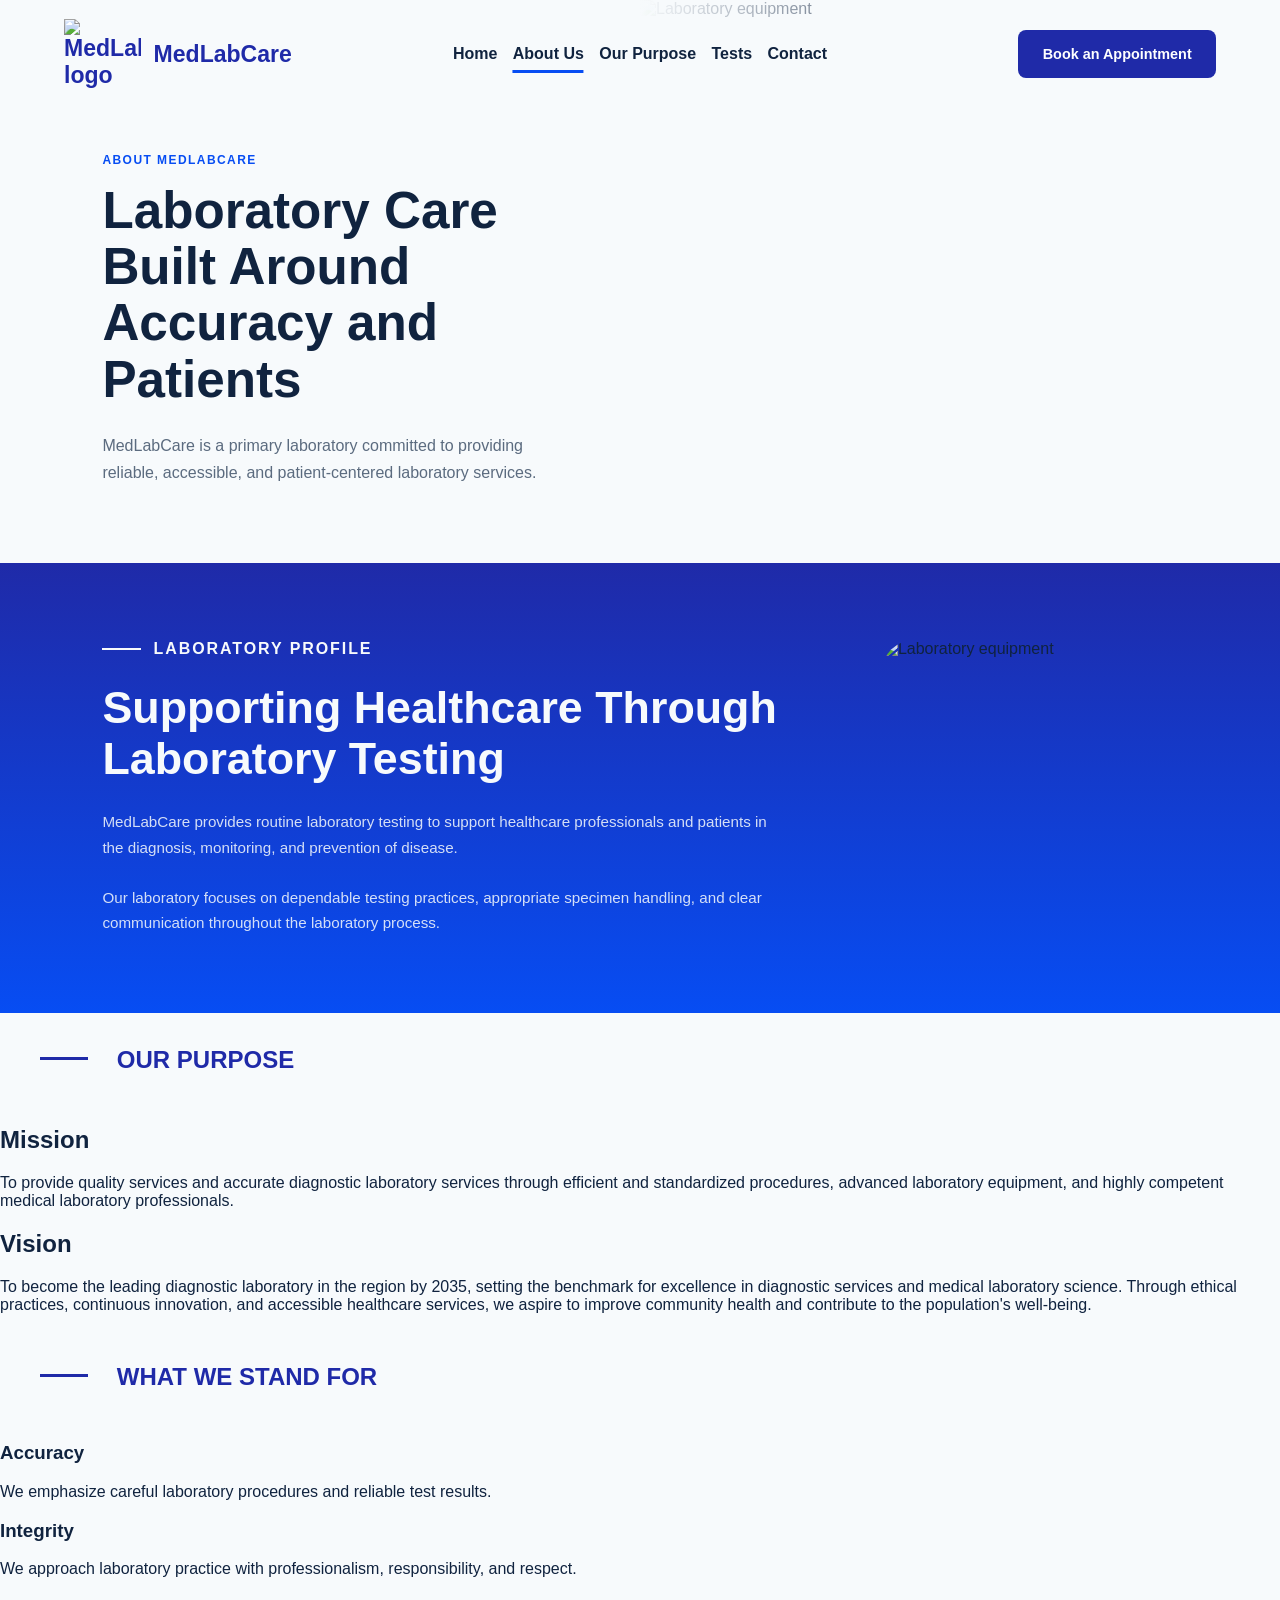
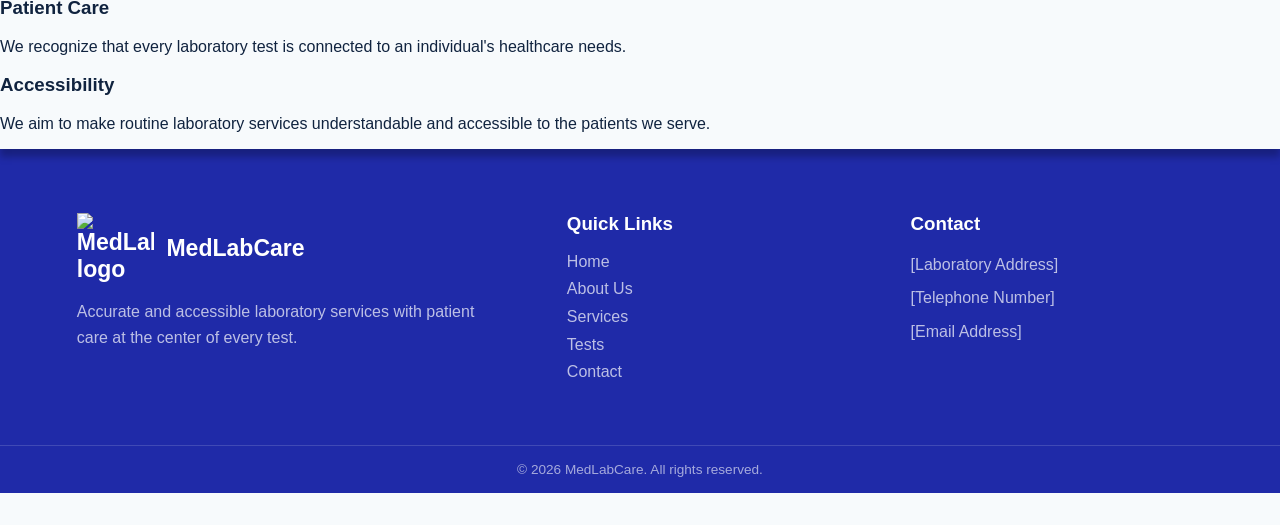
==== about.html @ a8a79cd7 "CSS Restructuring, About Page Addition, and General Revisions" ====
<!DOCTYPE html>
<html lang="en">
<head>
  <!-- Set Up -->
  <meta charset="UTF-8">
  <meta name="viewport" content="width=device-width, initial-scale=1.0">
  <title>MedLabCare</title>

  <!-- Styling -->
  <link rel="stylesheet" href="CSS/style.css">
  <link rel="stylesheet" href="CSS/about.css">
  
  <!-- JavaScript -->
  <script src="JS/main.js" defer></script>
</head>

<body>
  <header class="site-header">
    <a href="index.html" class="logo">
      <img src="Assets/Logo/Logo.png" alt="MedLabCare logo">
      <span>MedLabCare</span>
    </a>

    <nav class="main-nav" aria-label="Main navigation">
      <a href="index.html" class="header-nav-text">Home</a>
      <a href="about.html" class="header-nav-text header-nav-active">About Us</a>
      <a href="#mission-vision" class="header-nav-text">Our Purpose</a>
      <a href="#tests" class="header-nav-text">Tests</a>
      <a href="#contact" class="header-nav-text">Contact</a>
    </nav>

    <a href="#register" class="nav-register">Book an Appointment</a>
  </header>

 <main>
  <section class="about-hero">
    <div class="about-hero-content">
      <p class="about-label">ABOUT MEDLABCARE</p>

      <h1>Laboratory Care Built Around Accuracy and Patients</h1>

      <p class="about-hero-description">
        MedLabCare is a primary laboratory committed to providing
        reliable, accessible, and patient-centered laboratory services.
      </p>
    </div>

    <div class="about-hero-visual">
      <img
        src="Assets/Images/Laboratory-equipment.png"
        alt="Laboratory equipment"
      >
    </div>
  </section>


<section class="laboratory-profile">
  <div class="profile-content">
    <div class="profile-text">
      <h2 class="section-label-2">LABORATORY PROFILE</h2>

      <h2>Supporting Healthcare Through Laboratory Testing</h2>

      <p>
        MedLabCare provides routine laboratory testing to support
        healthcare professionals and patients in the diagnosis,
        monitoring, and prevention of disease.
      </p>

      <p>
        Our laboratory focuses on dependable testing practices,
        appropriate specimen handling, and clear communication
        throughout the laboratory process.
      </p>
    </div>
    
    <div class="profile-image">
      <img
        src="Assets/Images/Laboratory-equipment.png"
        alt="Laboratory equipment"
      >
    </div>
  </div>

</section>
  <section id="mission-vision" class="mission-vision">
    <div class="section-title-2">
      <h2 class="section-label-2">OUR PURPOSE</h2>
    </div>

    <div class="mission-vision-content">
      <article class="purpose-item">
        <h2>Mission</h2>

        <p>
	        To provide quality services and accurate diagnostic laboratory services through efficient and 
          standardized procedures, advanced laboratory equipment, and 
          highly competent medical laboratory professionals.
        </p>
      </article>

      <article class="purpose-item">
        <h2>Vision</h2>

        <p>
          To become the leading diagnostic laboratory in the region by 2035, setting the benchmark for 
          excellence in diagnostic services and medical laboratory science. Through ethical practices, 
          continuous innovation, and accessible healthcare services, we aspire to improve community health
          and contribute to the population's well-being. 
        </p>
      </article>

    </div>

  </section>


  <section class="about-values">

    <div class="section-title-2">
      <h2 class="section-label-2">WHAT WE STAND FOR</h2>
    </div>

    <div class="about-values-list">

      <article class="about-value">
        <h3>Accuracy</h3>
        <p>
          We emphasize careful laboratory procedures and reliable
          test results.
        </p>
      </article>

      <article class="about-value">
        <h3>Integrity</h3>
        <p>
          We approach laboratory practice with professionalism,
          responsibility, and respect.
        </p>
      </article>

      <article class="about-value">
        <h3>Patient Care</h3>
        <p>
          We recognize that every laboratory test is connected to
          an individual's healthcare needs.
        </p>
      </article>

      <article class="about-value">
        <h3>Accessibility</h3>
        <p>
          We aim to make routine laboratory services understandable
          and accessible to the patients we serve.
        </p>
      </article>

    </div>

  </section>

</main>

<footer class="site-footer">
  <div class="footer-content">
    <div class="footer-brand">
      <a href="index.html" class="logo">
        <img src="Assets/Logo/Logo.png" alt="MedLabCare logo">
        <span>MedLabCare</span>
      </a>

      <p>
        Accurate and accessible laboratory services with patient care
        at the center of every test.
      </p>
    </div>

    <div class="footer-links">
      <h3>Quick Links</h3>

      <a href="index.html">Home</a>
      <a href="about.html">About Us</a>
      <a href="#services">Services</a>
      <a href="#tests">Tests</a>
      <a href="#contact">Contact</a>
    </div>

    <div class="footer-contact">
      <h3>Contact</h3>

      <p>[Laboratory Address]</p>
      <p>[Telephone Number]</p>
      <p>[Email Address]</p>
    </div>
  </div>

  <div class="footer-bottom">
    <p>&copy; 2026 MedLabCare. All rights reserved.</p>
  </div>
</footer>
</body>
</html>
---- CSS/style.css ----
/* ============================================
              Website Variables
   ============================================
*/

:root {
    /* Brand */
    --color-primary: #1F2AA8;
    --color-secondary: #074DF3;
    --color-accent: #50BDFD;

    /* Backgrounds */
    --color-background: #F7FAFC;
    --color-surface: #FFFFFF;

    /* Typography */
    --color-text: #10233F;
    --color-text-muted: #5B6B7F;
    --color-text-inverted: #F7FAFC;
    --clear-text-footer: rgba(255, 255, 255, 0.7);

    /* UI */
    --color-border: #D7E3F0;

    /* Status */
    --color-success: #087F5B;
    --color-warning: #8A5A00;
    --color-error: #C83C4A;

    /* Font */
    --font-primary: "Inter", sans-serif;
}


/* ============================================
                    Global
   ============================================
*/

* {
    box-sizing: border-box;
}

body {
    margin: 0;

    background-color: var(--color-background);
    color: var(--color-text);

    font-family: var(--font-primary);
    font-weight: 400;
}

h1, h2, h3 {
    font-weight: 700;
}

nav a {
    font-weight: 500;
}


/* ============================================
                  Header Styling
   ============================================
*/

.site-header {
    display: grid;
    grid-template-columns: 1fr auto 1fr;  
    align-items: center;

    padding: clamp(0.75rem, 1.5vw, 1.5rem)
             clamp(1rem, 5vw, 5rem);
    column-gap: clamp(1rem, 5vw, 5rem);

    position: absolute;
    top: 0;
    left: 0;
    width: 100%;
    z-index: 10;

    background-color: transparent;
}


/* ============================================
                     Logo
   ============================================
*/

.logo {
    justify-self: start;

    display: flex;
    align-items: center;

    gap: clamp(0.5rem, 1vw, 0.8rem);

    color: var(--color-primary);
    text-decoration: none;

    font-family: var(--font-primary);
    font-size: clamp(1.1rem, 1.8vw, 1.5rem);
    font-weight: 700;
}

.logo img {
    width: clamp(3rem, 6vw, 6rem);
    height: auto;

    display: block;
}


/* ============================================
                 Main Navigation
   ============================================
*/

.main-nav {
    justify-self: center;

    display: flex;
    align-items: center;

    gap: clamp(0.75rem, 1.2vw, 1.5rem);
}

.main-nav a {
    position: relative;

    color: var(--color-text);
    text-decoration: none;

    font-size: clamp(0.8rem, 1.25vw, 1.5em);
    font-weight: 600;

    white-space: nowrap;
}

.main-nav a:hover {
    color: var(--color-secondary);
}


/* ============================================
              Navigation Underline
   ============================================
*/

.header-nav-text::after {
    content: "";

    position: absolute;
    bottom: -10px;
    left: 50%;

    width: 0;
    height: 0.2em;

    background-color: var(--color-secondary);

    transform: translateX(-50%);
    transition: width 0.1s linear;
}

.header-nav-active::after {
    width: 100%;
}

.main-nav:has(.header-nav-text:hover) .header-nav-active::after {
    width: 0;
}

.header-nav-text:hover::after {
    width: 100%;
}


/* ============================================
                Register Button
   ============================================
*/

.nav-register {
    justify-self: end;
    
    padding: clamp(0.6rem, 1.4vw, 1rem)
             clamp(1rem, 1.9vw, 1.6rem);

    background-color: var(--color-primary);
    color: var(--color-surface);

    text-decoration: none;
    font-size: clamp(0.9rem, 1vw, 1rem);
    font-weight: 600;
    text-align: center;

    border-radius: 0.5rem;
}

.nav-register:hover {
    background-color: var(--color-secondary);
}

/* ============================================
                  Footer
   ============================================
*/

.site-footer {
    position: relative;
    background-color: var(--color-primary);
    color: var(--color-surface);
}

.site-footer:after {
    content: "";

    position: absolute;

    height: 100%;
    width: 100%;
    bottom: 100%;
    left: 0;
    z-index: 1;

    box-shadow: 0px 8px 7px rgba(0, 0, 0, 0.25);

    pointer-events: none;
}

.footer-content {
    display: grid;
    grid-template-columns: 1.5fr 1fr 1fr;
    gap: clamp(2rem, 4vw, 5rem);

    padding: clamp(2.5rem, 5vw, 4rem)
             clamp(1.5rem, 6vw, 6rem);
}

.footer-brand {
    max-width: 25rem;
}

.footer-brand .logo {
    color: var(--color-surface);
}

.footer-brand p {
    margin-top: 1rem;
    color: var(--clear-text-footer);
    line-height: 1.6;
}

.footer-links,
.footer-contact {
    display: flex;
    flex-direction: column;
    align-items: flex-start;
    gap: 0.6rem;
}

.footer-links h3,
.footer-contact h3 {
    margin: 0 0 0.5rem;
    color: var(--color-surface);
}

.footer-links a {
    color: var(--clear-text-footer);
    text-decoration: none;
}

.footer-links a:hover {
    color: var(--color-accent);
}

.footer-contact p {
    margin: 0;
    color: var(--clear-text-footer);
    line-height: 1.5;
}

.footer-bottom {
    padding: 1rem clamp(1.5rem, 6vw, 6rem);

    border-top: 1px solid rgba(255, 255, 255, 0.15);

    text-align: center;
}

.footer-bottom p {
    margin: 0;
    color: rgba(255, 255, 255, 0.6);
    font-size: 0.85rem;
}

/* ============================================
                    Sections
   ============================================
*/

.section-title {
    text-align: center;
    position: relative;

    padding: clamp(0.8rem, 1vw, 2rem);

    background-image: linear-gradient(to right, var(--color-secondary) , var(--color-primary));
}

.section-label {
    color: var(--color-text-inverted);
}

.section-introduction {
    display: flex;
    flex-direction: column;

    justify-content: space-evenly;

    max-width: 45rem;
    padding: clamp(1rem, 2vw, 2rem);
}

.section-title-2 {
    padding: clamp(0.8rem, 1vw, 2rem) 0;
}

.section-label-2 {
    position: relative;
    color: var(--color-primary);
    padding-left: clamp(2.5rem, calc(3vw + 4.9rem), 16rem);
}

.section-label-2::after {
    content: "";

    position: absolute;
    bottom: 50%;
    left: clamp(2.5rem, calc(3vw), 12rem);

    width: 3rem;
    height: 0.1em;

    background-color: var(--color-primary);
}

.section-introduction-2 {
    display: grid;
    grid-template-rows: repeat(2, minmax(0, 1fr));
}

.section-link {
    display: flex; 
    justify-content: space-evenly;
    
    flex: 1 1 auto;
    max-width: calc(100vh + 1rem);

    padding: clamp(0.6rem, 0.8vw, 0.75rem)
             clamp(1rem, 1.5vw, 1.25rem);   

    text-decoration: none;
    font-weight: 600;
    text-align: center;
    color: var(--color-primary);    


    border: 2px solid var(--color-primary);
    border-radius: 2rem;
}

.section-title::after {
  content: "";

  position: absolute;

  height: 100%;
  width: 100%;
  bottom: 0;
  left: 0;
  z-index: 1;

  box-shadow: 0px 5px 7px rgba(0, 0, 0, 0.25);

  pointer-events: none;  
}


.carousel {
  display: flex;
  gap: 1rem;
  overflow-x: auto;
  scroll-snap-type: x mandatory;
  scroll-behavior: smooth;
  
  /* Clean up default list styles */
  list-style: none;
  padding: 1rem 0;
  margin: 0;
  
  /* Optional: Hide scrollbar for a cleaner look */
  scrollbar-width: none; /* Firefox */
}

.carousel::-webkit-scrollbar {
  display: none; /* Chrome, Safari, Edge */
}

.carousel-section {
  /* Show 3 sections at a time (accounting for the 1rem gap) */
  flex: 0 0 calc((100% - 2rem) / 3);
  scroll-snap-align: start;
  
  /* Card styling */
  background: #f3f4f6;
  border-radius: 8px;
  padding: 2rem;
  box-sizing: border-box;
  min-height: 200px;
}
---- CSS/about.css ----
/* ============================================
                  About Section
   ============================================
*/

.about-hero {
    display: grid;
    grid-template-columns: minmax(0, 1fr) minmax(0, 1fr);
    align-items: center;
    position: relative;

    min-height: calc(75vh - 5rem);

    background-color: var(--color-background);

    margin-top:  clamp(-2rem, 2vw, -3rem);
    padding-top:  clamp(2rem, 2vw, 1rem);
}

/* ============================================
          About Section Content Styling
   ============================================
*/

.about-hero-content {
    max-width: clamp(30rem, 40vw, 40rem);

    margin: clamp(6rem, 10vw, 10rem)
             clamp(1.5rem, 8vw, 8rem)
             clamp(1.5rem, 4vw, 4rem);
}

.about-label {
    margin: 0 0 clamp(0.75rem, 1.2vw, 1rem);

    color: var(--color-secondary);

    font-size: clamp(0.75rem, 0.9vw, 0.85rem);
    font-weight: 700;
    letter-spacing: 0.12em;
}

/* Heading */
.about-hero h1 {
    margin: 0;

    font-size: clamp(2.25rem, 4vw, 4rem);
    line-height: 1.1;
}

/* Description */

.about-hero-description {
    max-width: clamp(28rem, 36vw, 36rem);

    margin: clamp(1rem, 2vw, 1.5rem) 0 0;

    color: var(--color-text-muted);

    font-size: clamp(1rem, 1.2vw, 1.15rem);
    line-height: 1.7;
}

/* ============================================
                  Hero Image
   ============================================
*/

.about-hero-visual {
    position: relative;
    height: 100%;

    overflow: hidden;
}

.about-hero-visual img {
    display: block;
    width: 100%;
    height: 100%;

    object-fit: cover;
    object-position:  75% 50%; 
}

.about-hero-visual::after {
    content: "";

    position: absolute;
    inset: 0;

    background: linear-gradient(
        to right,
        var(--color-background) 0%,
        transparent 55%
    );
}

/* ============================================
                  Profile Section
   ============================================
*/

.laboratory-profile {
    background-image: linear-gradient(
        to bottom,
        var(--color-primary),
        var(--color-secondary)
    );
}

.profile-content {
    display: grid;
    grid-template-columns: minmax(0, 1.4fr) minmax(14rem, 0.6fr);
    align-items: center;

    padding: clamp(3rem, 6vw, 6rem)
             clamp(2.5rem, 8vw, 8rem);

    gap: clamp(3rem, 7vw, 7rem);
}


/* --------------------------------------------
                  Profile Text
   --------------------------------------------
*/

.profile-text {
    max-width: 45rem;
}

.profile-text .section-label-2 {
    position: relative;

    margin: 0 0 clamp(1rem, 2vw, 1.5rem);

    padding-left: clamp(2.5rem, 4vw, 4rem);

    color: var(--color-text-inverted);

    font-size: clamp(0.8rem, 2vw, 1rem);
    letter-spacing: 0.12em;
}

.profile-text .section-label-2::after {
    content: "";

    position: absolute;
    left: 0;
    top: 50%;

    width: clamp(1.5rem, 3vw, 3rem);
    height: 2px;

    background-color: var(--color-text-inverted);

    transform: translateY(-50%);
}

.profile-text h2:not(.section-label-2) {
    margin: 0;

    color: var(--color-text-inverted);

    font-size: clamp(2rem, 3.5vw, 3.5rem);
    line-height: 1.15;
}

.profile-text p {
    max-width: 42rem;

    margin: clamp(1rem, 2vw, 1.5rem) 0 0;

    color: rgba(247, 250, 252, 0.85);

    font-size: clamp(0.95rem, 1.1vw, 1.1rem);
    line-height: 1.7;
}


/* --------------------------------------------
                  Profile Image
   --------------------------------------------
*/

.profile-image {
    width: min(100%, clamp(14rem, 25vw, 22rem));
    aspect-ratio: 1 / 1;

    justify-self: center;

    overflow: hidden;

    border-radius: 2rem;
}

.profile-image img {
    display: block;

    width: 100%;
    height: 100%;

    object-fit: cover;
    object-position: right;
}
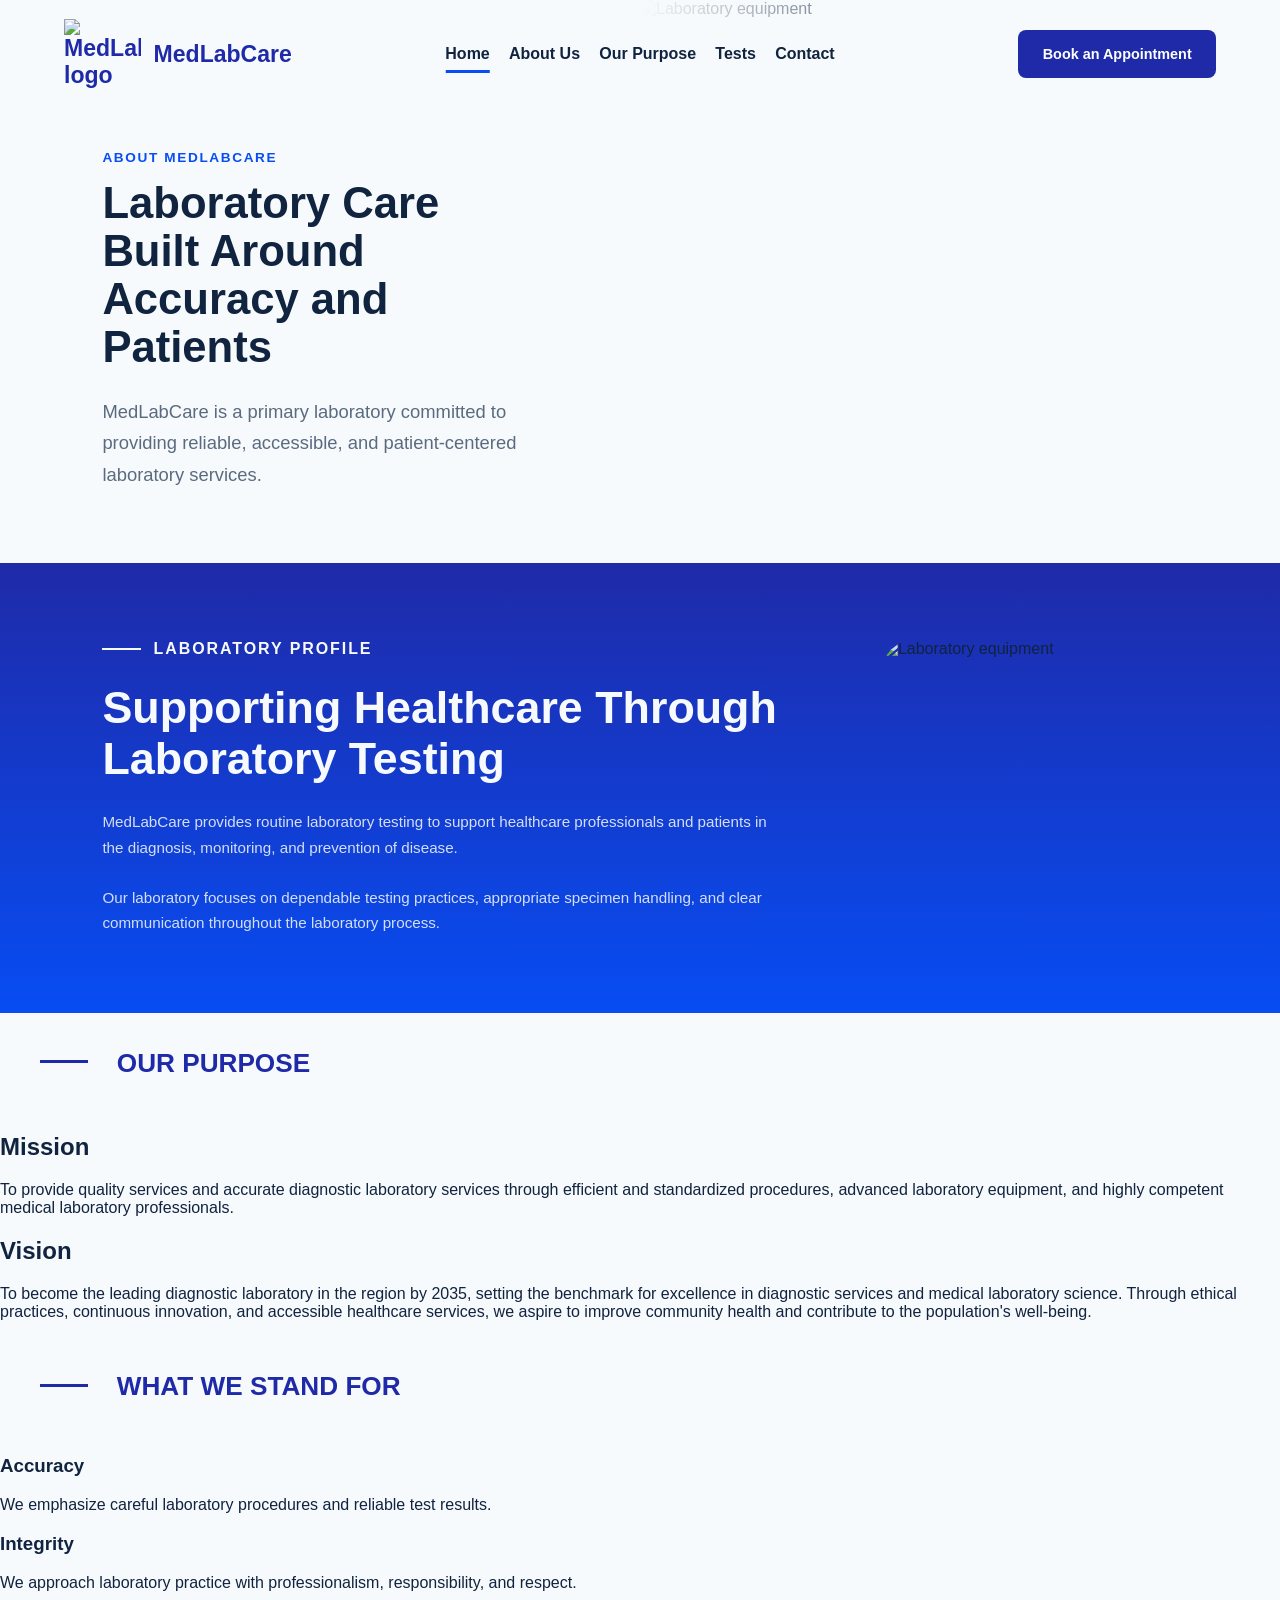
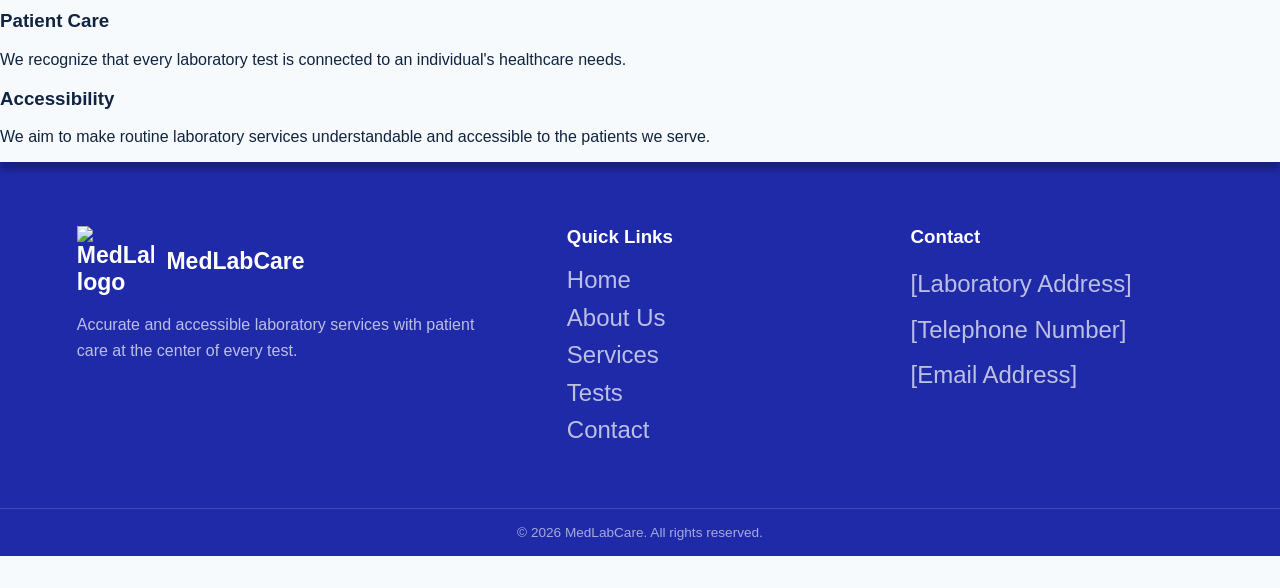
==== commit 0f03be5e: "Hamburger Icon Finished" ====
--- a/about.html
+++ b/about.html
@@ -22,18 +22,33 @@
     </a>
 
     <nav class="main-nav" aria-label="Main navigation">
-      <a href="index.html" class="header-nav-text">Home</a>
-      <a href="about.html" class="header-nav-text header-nav-active">About Us</a>
-      <a href="#mission-vision" class="header-nav-text">Our Purpose</a>
+      
+      <div class="mobile-nav-header">
+          <a href="index.html" class="logo">
+              <img src="Assets/Logo/Logo.png" alt="MedLabCare logo">
+              <span>MedLabCare</span>
+          </a>
+      </div>
+
+      <a href="index.html" class="header-nav-text header-nav-active">Home</a>
+      <a href="#about" class="header-nav-text">About Us</a>
+      <a href="#mission-vision" class="header-nav-text">Our Purpose</a>    
       <a href="#tests" class="header-nav-text">Tests</a>
       <a href="#contact" class="header-nav-text">Contact</a>
+      <a href="#register" class="nav-register">Book an Appointment</a>
     </nav>
 
-    <a href="#register" class="nav-register">Book an Appointment</a>
+      <a href="#register" class="register">Book an Appointment</a>
+      
+    <button class="menu-toggle" aria-label="Open navigation"aria-expanded="false">
+      <span></span>
+      <span></span>
+      <span></span>
+    </button>
   </header>
 
  <main>
-  <section class="about-hero">
+  <section id="about" class="about-hero">
     <div class="about-hero-content">
       <p class="about-label">ABOUT MEDLABCARE</p>
 
--- a/CSS/style.css
+++ b/CSS/style.css
@@ -83,7 +83,6 @@
     background-color: transparent;
 }
 
-
 /* ============================================
                      Logo
    ============================================
@@ -112,6 +111,9 @@
     display: block;
 }
 
+.mobile-nav-header .logo span {
+    color: var(--color-primary);
+}
 
 /* ============================================
                  Main Navigation
@@ -124,10 +126,10 @@
     display: flex;
     align-items: center;
 
-    gap: clamp(0.75rem, 1.2vw, 1.5rem);
-}
-
-.main-nav a {
+    gap: clamp(0.7rem, 1.5vw, 2rem);
+}
+
+.main-nav a:not(.nav-register){
     position: relative;
 
     color: var(--color-text);
@@ -143,6 +145,118 @@
     color: var(--color-secondary);
 }
 
+/* ============================================
+              Mobile Navigation
+   ============================================
+*/
+
+.menu-toggle {
+    display: none;
+
+    width: 2.5rem;
+    height: 2.5rem;
+
+    padding: 0;
+
+    border: none;
+    background: transparent;
+
+    cursor: pointer;
+
+    flex-direction: column;
+    justify-content: center;
+    align-items: center;
+
+    gap: 0.35rem;
+}
+
+.menu-toggle span {
+    display: block;
+
+    width: 1.5rem;
+    height: 2px;
+
+    background-color: var(--color-primary);
+
+    transition:
+        transform 0.25s ease,
+        opacity 0.25s ease;
+}
+
+/* --------------------------------------------
+                Mobile Behavior
+   --------------------------------------------
+*/
+
+@media (max-width: 768px) {
+
+    .site-header {
+        grid-template-columns: 1fr auto;
+        position: fixed;
+        top: 0;
+        left: 0;
+        width: 100%;
+        z-index: 1000;
+        padding: 1rem 1.25rem;
+
+        background-color: var(--color-surface);
+    }
+
+    .menu-toggle {
+        display: flex;
+        justify-self: end;
+    }
+    
+     .site-header {
+        grid-template-columns: 1fr auto;
+    }
+
+    .site-header.menu-open {
+        background-color: var(--color-surface);
+    }
+    
+    .main-nav {
+        position: fixed;
+
+        top: 0;
+        left: 0;
+
+        width: 0;
+        height: 100vh;
+  
+
+        overflow: hidden;
+        display: flex;        
+        flex-direction: column;
+        align-items: stretch;
+       
+        transition: 
+            width 0.3s ease,
+            height 0.3s ease,
+            padding 0.3s ease;
+
+        background-color: var(--color-surface);
+
+        padding: 1rem 0 1rem;
+
+        box-shadow: 0 8px 12px rgba(0, 0, 0, 0.15);  
+        
+        pointer-events: all;
+    }
+
+    .nav-open {
+        width: 50vw;         
+        height: 100vh;
+        padding: 1rem 1rem 1rem;
+    }
+
+    .main-nav a {
+        margin: clamp(0.85rem, 1.2vw, 1.5rem) 0;
+
+        text-align: left;
+    }
+
+}
 
 /* ============================================
               Navigation Underline
@@ -183,7 +297,7 @@
    ============================================
 */
 
-.nav-register {
+.register {
     justify-self: end;
     
     padding: clamp(0.6rem, 1.4vw, 1rem)
@@ -200,101 +314,95 @@
     border-radius: 0.5rem;
 }
 
-.nav-register:hover {
+.register:hover {
     background-color: var(--color-secondary);
 }
 
-/* ============================================
-                  Footer
-   ============================================
-*/
-
-.site-footer {
-    position: relative;
-    background-color: var(--color-primary);
-    color: var(--color-surface);
-}
-
-.site-footer:after {
-    content: "";
-
-    position: absolute;
-
-    height: 100%;
-    width: 100%;
-    bottom: 100%;
-    left: 0;
-    z-index: 1;
-
-    box-shadow: 0px 8px 7px rgba(0, 0, 0, 0.25);
-
-    pointer-events: none;
-}
-
-.footer-content {
-    display: grid;
-    grid-template-columns: 1.5fr 1fr 1fr;
-    gap: clamp(2rem, 4vw, 5rem);
-
-    padding: clamp(2.5rem, 5vw, 4rem)
-             clamp(1.5rem, 6vw, 6rem);
-}
-
-.footer-brand {
-    max-width: 25rem;
-}
-
-.footer-brand .logo {
-    color: var(--color-surface);
-}
-
-.footer-brand p {
-    margin-top: 1rem;
-    color: var(--clear-text-footer);
-    line-height: 1.6;
-}
-
-.footer-links,
-.footer-contact {
-    display: flex;
-    flex-direction: column;
-    align-items: flex-start;
-    gap: 0.6rem;
-}
-
-.footer-links h3,
-.footer-contact h3 {
-    margin: 0 0 0.5rem;
-    color: var(--color-surface);
-}
-
-.footer-links a {
-    color: var(--clear-text-footer);
-    text-decoration: none;
-}
-
-.footer-links a:hover {
-    color: var(--color-accent);
-}
-
-.footer-contact p {
-    margin: 0;
-    color: var(--clear-text-footer);
-    line-height: 1.5;
-}
-
-.footer-bottom {
-    padding: 1rem clamp(1.5rem, 6vw, 6rem);
-
-    border-top: 1px solid rgba(255, 255, 255, 0.15);
-
-    text-align: center;
-}
-
-.footer-bottom p {
-    margin: 0;
-    color: rgba(255, 255, 255, 0.6);
-    font-size: 0.85rem;
+/* --------------------------------------------
+                Mobile Behavior
+   --------------------------------------------
+*/
+
+.nav-register {
+    display: none;
+}
+.mobile-nav-header {
+    display: none;
+}
+
+@media (max-width: 768px) {
+    
+    .register {
+        display: none;
+    }
+
+    .mobile-nav-header {
+        display: block;
+    }
+
+    .nav-register {
+        display: flex;
+        justify-content: center;
+        overflow: hidden;
+  
+        width: 0;
+
+        margin-top: clamp(1rem, 1.9vw, 1.6rem);
+        padding: clamp(0.6rem, 1.4vw, 1rem)
+                clamp(1rem, 1.9vw, 1.6rem);
+
+        background-color: var(--color-primary);
+        color: var(--color-primary);
+
+        text-decoration: none;
+        font-size: clamp(0.65rem, 1vw, 1rem);
+        font-weight: 600;
+        text-align: center;
+        white-space: nowrap;
+
+        border-radius: 0.5rem;
+
+        transition: padding 0.3s ease,
+                    color 0.3s, ease,
+                    width 0.3s ease;
+        
+    }
+
+    .nav-register:hover {
+        background-color: var(--color-secondary);
+    }
+
+    .nav-register-active {
+        display: flex;
+        justify-content: center;
+        overflow: hidden;
+
+        width: 100%;
+
+        padding: clamp(0.6rem, 1.4vw, 1rem)
+                clamp(1rem, 1.9vw, 1.6rem);
+
+        background-color: var(--color-primary);
+        color: var(--color-surface);
+
+        text-decoration: none;
+        font-size: clamp(0.65rem, 1vw, 1rem);
+        font-weight: 600;
+        text-align: center;
+
+        border-radius: 0.5rem;
+        
+    }
+
+
+
+
+
+
+
+
+
+
 }
 
 /* ============================================
@@ -302,6 +410,27 @@
    ============================================
 */
 
+/* --------------------------------------------
+                Section Text
+   --------------------------------------------
+*/
+
+.basic-text {
+    font-size: clamp(0.25rem, calc(1vh + 1vw), 1.5rem);
+}
+
+.basic-title-h2 {
+    font-size: clamp(0.65rem, calc(1.2vh + 1.2vw), 2.5rem);
+}
+
+.basic-title-h3 {
+    font-size: clamp(0.45rem, calc(1.1vh + 1.1vw), 2rem);
+}
+
+/* --------------------------------------------
+                  Section 1
+   --------------------------------------------
+*/
 .section-title {
     text-align: center;
     position: relative;
@@ -311,8 +440,25 @@
     background-image: linear-gradient(to right, var(--color-secondary) , var(--color-primary));
 }
 
+.section-title::after {
+  content: "";
+
+  position: absolute;
+
+  height: 100%;
+  width: 100%;
+  bottom: 0;
+  left: 0;
+  z-index: 1;
+
+  box-shadow: 0px 5px 7px rgba(0, 0, 0, 0.25);
+
+  pointer-events: none;  
+}
+
 .section-label {
     color: var(--color-text-inverted);
+    font-size: clamp(0.75rem, calc(1.4vh + 1.4vw), 3rem);
 }
 
 .section-introduction {
@@ -324,6 +470,11 @@
     max-width: 45rem;
     padding: clamp(1rem, 2vw, 2rem);
 }
+
+/* --------------------------------------------
+                  Section 2
+   --------------------------------------------
+*/
 
 .section-title-2 {
     padding: clamp(0.8rem, 1vw, 2rem) 0;
@@ -333,6 +484,7 @@
     position: relative;
     color: var(--color-primary);
     padding-left: clamp(2.5rem, calc(3vw + 4.9rem), 16rem);
+    font-size: clamp(0.75rem, calc(1.2vh + 1.2vw), 2rem);
 }
 
 .section-label-2::after {
@@ -352,6 +504,11 @@
     display: grid;
     grid-template-rows: repeat(2, minmax(0, 1fr));
 }
+
+/* --------------------------------------------
+                  Section Link
+   --------------------------------------------
+*/
 
 .section-link {
     display: flex; 
@@ -364,6 +521,7 @@
              clamp(1rem, 1.5vw, 1.25rem);   
 
     text-decoration: none;
+    font-size: clamp(0.5rem, calc(0.9vh + 0.9vw), 2rem);
     font-weight: 600;
     text-align: center;
     color: var(--color-primary);    
@@ -372,23 +530,6 @@
     border: 2px solid var(--color-primary);
     border-radius: 2rem;
 }
-
-.section-title::after {
-  content: "";
-
-  position: absolute;
-
-  height: 100%;
-  width: 100%;
-  bottom: 0;
-  left: 0;
-  z-index: 1;
-
-  box-shadow: 0px 5px 7px rgba(0, 0, 0, 0.25);
-
-  pointer-events: none;  
-}
-
 
 .carousel {
   display: flex;
@@ -421,4 +562,116 @@
   padding: 2rem;
   box-sizing: border-box;
   min-height: 200px;
-}+}
+
+
+/* ============================================
+                  Footer
+   ============================================
+*/
+
+.site-footer {
+    position: relative;
+    background-color: var(--color-primary);
+    color: var(--color-surface);
+}
+
+.site-footer:after {
+    content: "";
+
+    position: absolute;
+
+    height: 100%;
+    width: 100%;
+    bottom: 100%;
+    left: 0;
+    z-index: 1;
+
+    box-shadow: 0px 8px 7px rgba(0, 0, 0, 0.25);
+
+    pointer-events: none;
+}
+
+.footer-content {
+    display: grid;
+    grid-template-columns: 1.5fr 1fr 1fr;
+    gap: clamp(2rem, 4vw, 5rem);
+
+    padding: clamp(2.5rem, 5vw, 4rem)
+             clamp(1.5rem, 6vw, 6rem);
+}
+
+.footer-brand {
+    max-width: 25rem;
+}
+
+.footer-brand .logo {
+    color: var(--color-surface);
+}
+
+.footer-brand p {
+    margin-top: 1rem;
+    color: var(--clear-text-footer);
+    line-height: 1.6;
+}
+
+.footer-links,
+.footer-contact {
+    display: flex;
+    flex-direction: column;
+    align-items: flex-start;
+    gap: 0.6rem;
+}
+
+.footer-links h3,
+.footer-contact h3 {
+    margin: 0 0 0.5rem;
+    color: var(--color-surface);
+}
+
+.footer-links a {
+    color: var(--clear-text-footer);
+    text-decoration: none;
+    font-size: clamp(0.4rem, calc(1.1vh + 1.1vw), 1.75rem);
+}
+
+.footer-links a:hover {
+    color: var(--color-accent);
+}
+
+.footer-contact p {
+    margin: 0;
+    color: var(--clear-text-footer);
+    line-height: 1.5;
+    font-size: clamp(0.4rem, calc(1.1vh + 1.1vw), 1.75rem);
+}
+
+.footer-bottom {
+    padding: 1rem clamp(1.5rem, 6vw, 6rem);
+
+    border-top: 1px solid rgba(255, 255, 255, 0.15);
+
+    text-align: center;
+}
+
+.footer-bottom p {
+    margin: 0;
+    color: rgba(255, 255, 255, 0.6);
+    font-size: 0.85rem;
+}
+
+/* --------------------------------------------
+            Footer Mobile Behavior
+   --------------------------------------------
+*/
+
+@media screen and (max-width: 767px) {
+    .footer-content {
+        display: grid;
+        grid-template-columns: 1fr;
+        gap: clamp(2rem, 4vw, 5rem);
+
+        padding: clamp(2.5rem, 5vw, 4rem)
+                clamp(1.5rem, 6vw, 6rem);
+    }
+}
--- a/CSS/about.css
+++ b/CSS/about.css
@@ -35,7 +35,7 @@
 
     color: var(--color-secondary);
 
-    font-size: clamp(0.75rem, 0.9vw, 0.85rem);
+    font-size: clamp(0.25rem, calc(0.75vh + 0.75vw), 0.85rem);
     font-weight: 700;
     letter-spacing: 0.12em;
 }
@@ -44,7 +44,7 @@
 .about-hero h1 {
     margin: 0;
 
-    font-size: clamp(2.25rem, 4vw, 4rem);
+    font-size: clamp(1.25rem, calc(2vh + 2vw), 4rem);
     line-height: 1.1;
 }
 
@@ -57,7 +57,7 @@
 
     color: var(--color-text-muted);
 
-    font-size: clamp(1rem, 1.2vw, 1.15rem);
+    font-size: clamp(0.25rem, calc(1vh + 1vw), 1.15rem);
     line-height: 1.7;
 }
 
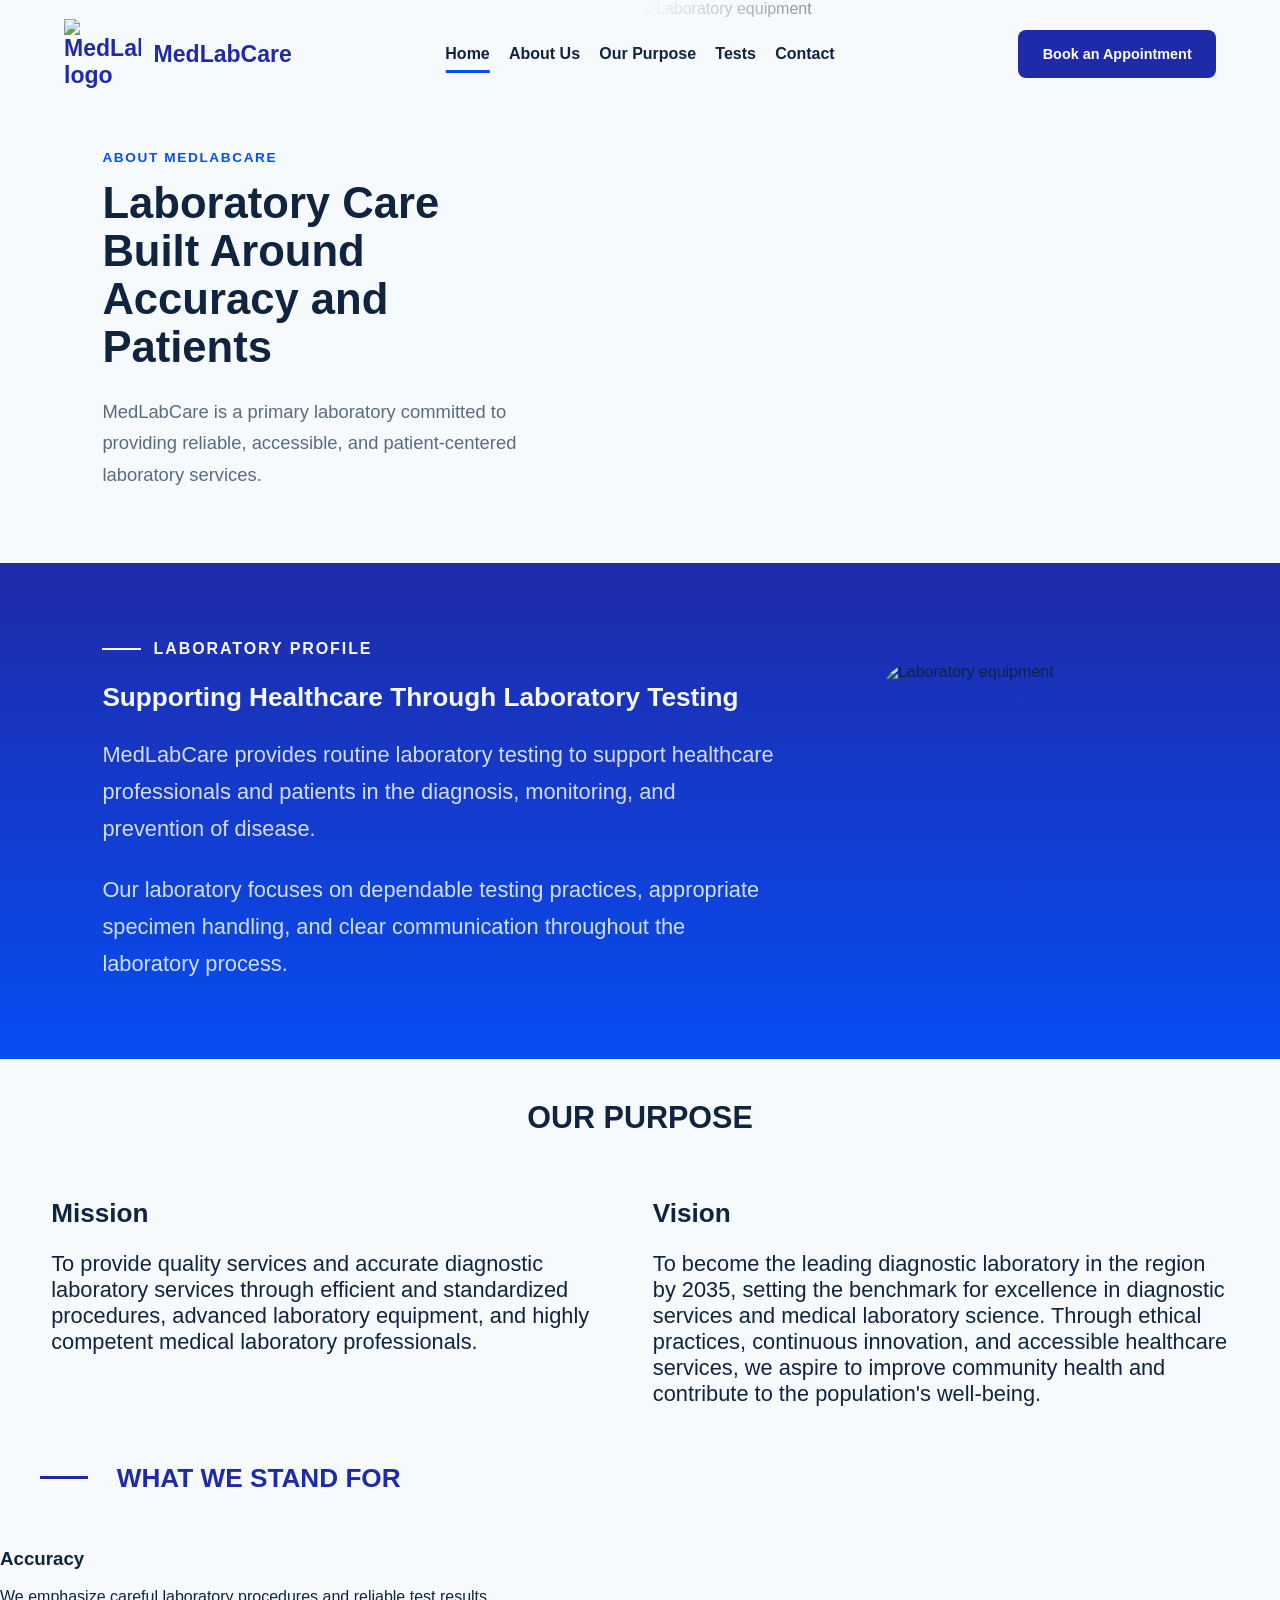
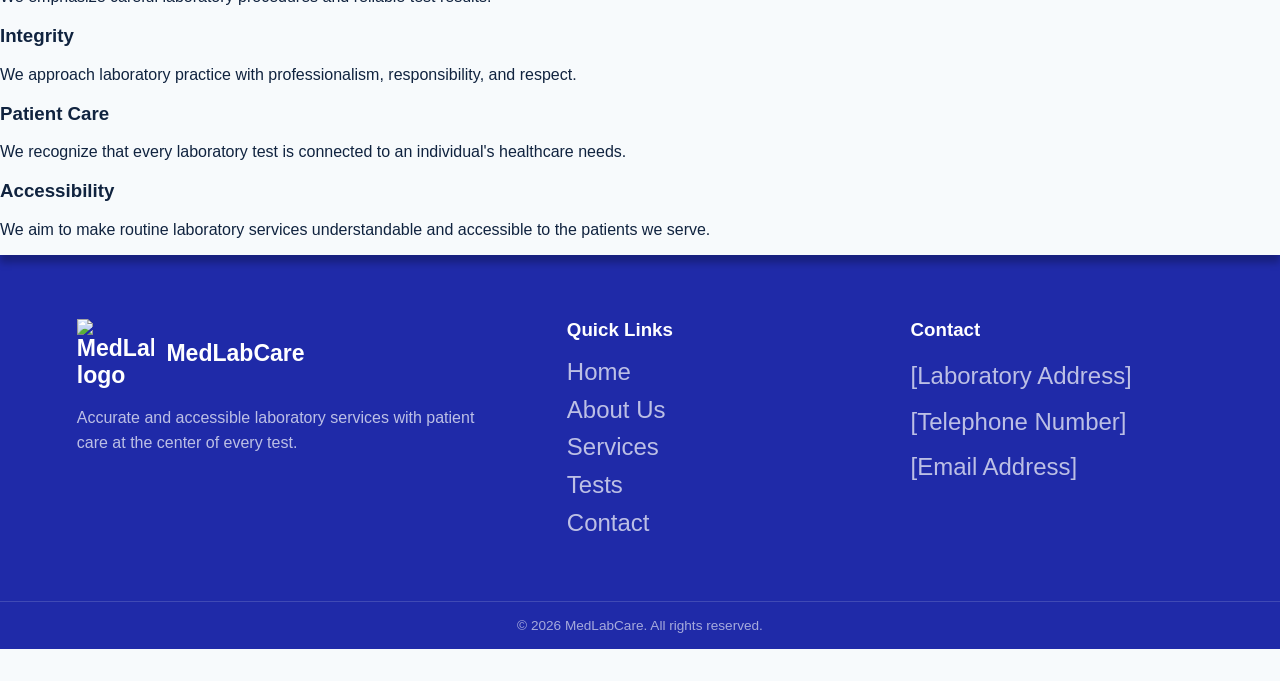
==== commit 2dcbe1e0: "Hamburger Bug Fix -- Register Button, About Page Mobile UI & Purpose Section" ====
--- a/about.html
+++ b/about.html
@@ -74,40 +74,41 @@
     <div class="profile-text">
       <h2 class="section-label-2">LABORATORY PROFILE</h2>
 
-      <h2>Supporting Healthcare Through Laboratory Testing</h2>
-
-      <p>
+      <h2 class="basic-title-h2">Supporting Healthcare Through Laboratory Testing</h2>
+
+      <p class="basic-text">
         MedLabCare provides routine laboratory testing to support
         healthcare professionals and patients in the diagnosis,
         monitoring, and prevention of disease.
       </p>
 
-      <p>
+      <p class="basic-text">
         Our laboratory focuses on dependable testing practices,
         appropriate specimen handling, and clear communication
         throughout the laboratory process.
       </p>
     </div>
-    
+
     <div class="profile-image">
       <img
         src="Assets/Images/Laboratory-equipment.png"
         alt="Laboratory equipment"
       >
     </div>
+
   </div>
 
 </section>
   <section id="mission-vision" class="mission-vision">
-    <div class="section-title-2">
-      <h2 class="section-label-2">OUR PURPOSE</h2>
+    <div class="section-title-1">
+      <h2 class="section-label">OUR PURPOSE</h2>
     </div>
 
     <div class="mission-vision-content">
       <article class="purpose-item">
-        <h2>Mission</h2>
-
-        <p>
+        <h2 class="basic-title-h2">Mission</h2>
+
+        <p class="basic-text">
 	        To provide quality services and accurate diagnostic laboratory services through efficient and 
           standardized procedures, advanced laboratory equipment, and 
           highly competent medical laboratory professionals.
@@ -115,9 +116,9 @@
       </article>
 
       <article class="purpose-item">
-        <h2>Vision</h2>
-
-        <p>
+        <h2 class="basic-title-h2">Vision</h2>
+
+        <p class="basic-text">
           To become the leading diagnostic laboratory in the region by 2035, setting the benchmark for 
           excellence in diagnostic services and medical laboratory science. Through ethical practices, 
           continuous innovation, and accessible healthcare services, we aspire to improve community health
--- a/CSS/style.css
+++ b/CSS/style.css
@@ -207,10 +207,6 @@
         justify-self: end;
     }
     
-     .site-header {
-        grid-template-columns: 1fr auto;
-    }
-
     .site-header.menu-open {
         background-color: var(--color-surface);
     }
@@ -363,7 +359,7 @@
         border-radius: 0.5rem;
 
         transition: padding 0.3s ease,
-                    color 0.3s, ease,
+                    color 0.1s ease,
                     width 0.3s ease;
         
     }
@@ -393,16 +389,6 @@
         border-radius: 0.5rem;
         
     }
-
-
-
-
-
-
-
-
-
-
 }
 
 /* ============================================
--- a/CSS/about.css
+++ b/CSS/about.css
@@ -101,16 +101,12 @@
 */
 
 .laboratory-profile {
-    background-image: linear-gradient(
-        to bottom,
-        var(--color-primary),
-        var(--color-secondary)
-    );
+    background-image: linear-gradient(to bottom, var(--color-primary), var(--color-secondary));
 }
 
 .profile-content {
     display: grid;
-    grid-template-columns: minmax(0, 1.4fr) minmax(14rem, 0.6fr);
+    grid-template-columns: minmax(0, 1.4fr) minmax(0, 0.6fr);
     align-items: center;
 
     padding: clamp(3rem, 6vw, 6rem)
@@ -162,7 +158,6 @@
 
     color: var(--color-text-inverted);
 
-    font-size: clamp(2rem, 3.5vw, 3.5rem);
     line-height: 1.15;
 }
 
@@ -173,7 +168,6 @@
 
     color: rgba(247, 250, 252, 0.85);
 
-    font-size: clamp(0.95rem, 1.1vw, 1.1rem);
     line-height: 1.7;
 }
 
@@ -202,4 +196,113 @@
 
     object-fit: cover;
     object-position: right;
+}
+
+
+/* --------------------------------------------
+                Mobile Behavior
+   --------------------------------------------
+*/
+
+@media screen and (max-width: 767px) {
+    .laboratory-profile {
+        background-color: var(--color-primary);
+        background-image: none;
+    }
+
+    .profile-content {
+        display: grid;
+        grid-template-columns: repeat(2, minmax(0, 1fr));
+        align-items: center;
+        position: relative;
+
+        grid-template-areas: "main sidebar"; 
+        padding: 0;
+    }
+
+    .profile-image {
+        position: relative;
+        height: 100%;
+        order: 1;
+        overflow: hidden;  
+        margin-left: -16vw;
+        border-radius: 0;  
+    }
+
+    .profile-text {
+        margin: clamp(0.75rem, 2vw, 2rem)
+                clamp(0.75rem, 2vw, 2rem)
+                clamp(0.75rem, 2vw, 2rem)
+                -16vw;
+        order: 2; 
+    }
+
+    .profile-image img {
+        position: relative;
+        width: 100%;
+        height: 100%;
+
+        object-fit: cover;
+        object-position:  75% 50%; 
+        transform: translateX(-1px);
+    }
+
+    .profile-image::after {
+        content: "";
+
+        position: absolute;
+        inset: 0;
+
+        background: linear-gradient(
+            to left,
+            var(--color-primary) 0%,          
+            transparent 75%
+        );
+    }
+
+}
+
+/* ============================================
+                Purpose Section
+   ============================================
+*/
+
+.mission-vision .section-title-1 {
+    display: flex;
+    justify-content: space-evenly;
+
+    padding: clamp(1rem, 1.25vw, 4rem)
+            clamp(1rem, 1.25vw, 4rem); 
+}
+
+.mission-vision .section-title-1 h2{
+    color: var(--color-text)
+}
+
+.mission-vision-content {
+    display: grid;
+    grid-template-columns: minmax(0, 1fr) minmax(0, 1fr);
+    align-items: start; 
+
+    padding:0
+            clamp(1.25rem, 4vw, 4rem);
+
+    gap: clamp(1rem, 2vw, 2rem);
+}
+
+/* --------------------------------------------
+                Mobile Behavior
+   --------------------------------------------
+*/
+@media screen and (max-width: 767px) {
+    .mission-vision-content {
+        display: grid;
+        grid-template-columns: 1fr;
+        align-items: start; 
+
+        padding:0
+                clamp(1.25rem, 4vw, 4rem);
+
+        gap: clamp(1rem, 2vw, 2rem);
+    }
 }
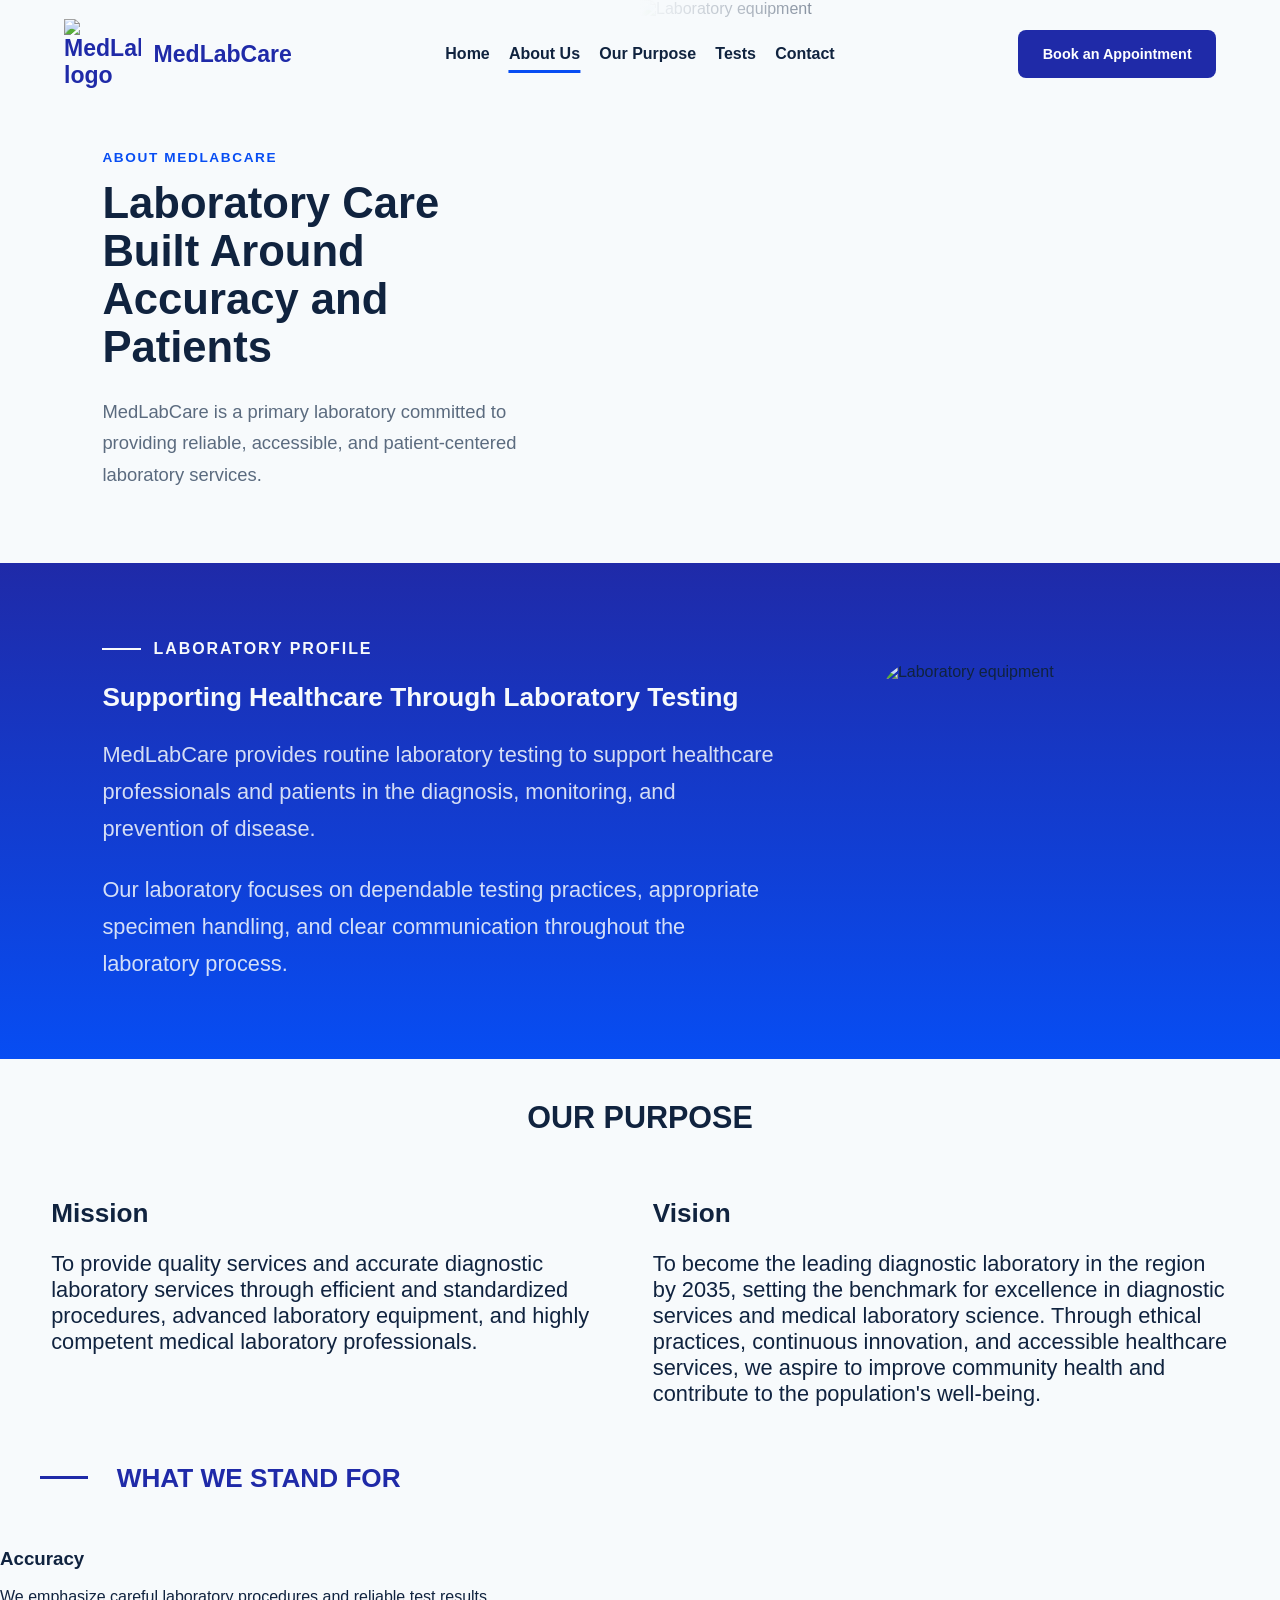
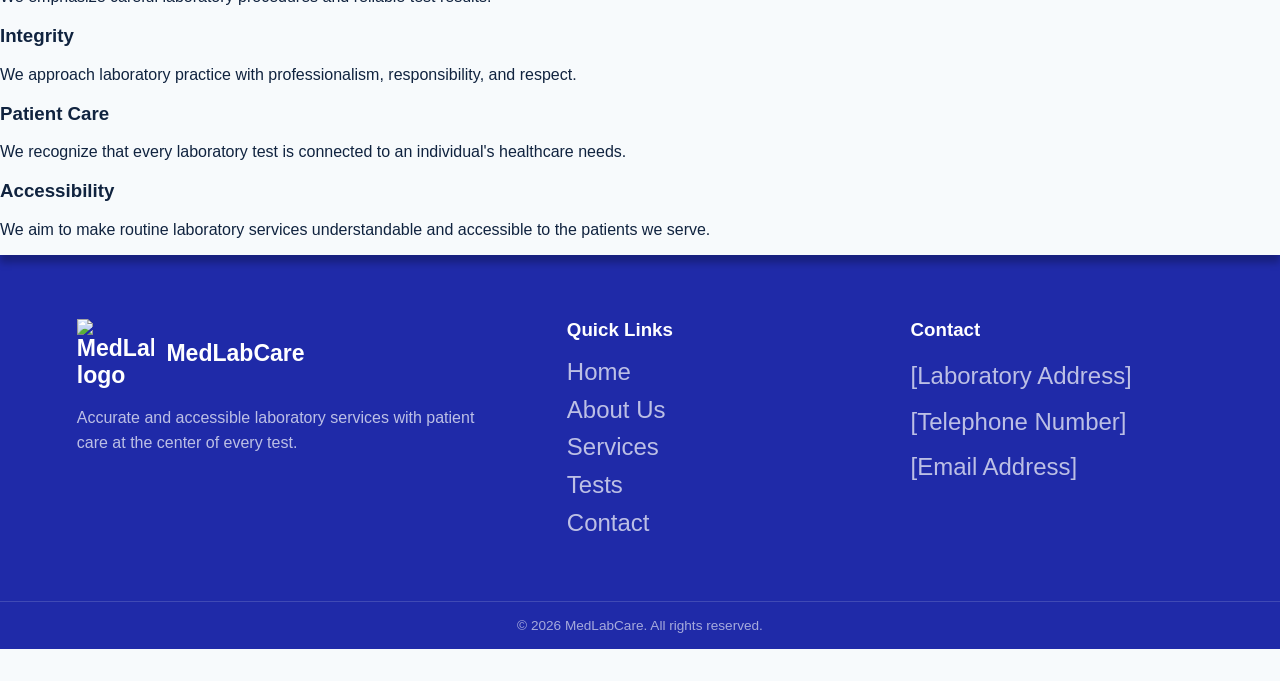
==== commit 09518ae9: "About Us Header Fix" ====
--- a/about.html
+++ b/about.html
@@ -30,8 +30,8 @@
           </a>
       </div>
 
-      <a href="index.html" class="header-nav-text header-nav-active">Home</a>
-      <a href="#about" class="header-nav-text">About Us</a>
+      <a href="index.html" class="header-nav-text ">Home</a>
+      <a href="#about" class="header-nav-text header-nav-active">About Us</a>
       <a href="#mission-vision" class="header-nav-text">Our Purpose</a>    
       <a href="#tests" class="header-nav-text">Tests</a>
       <a href="#contact" class="header-nav-text">Contact</a>
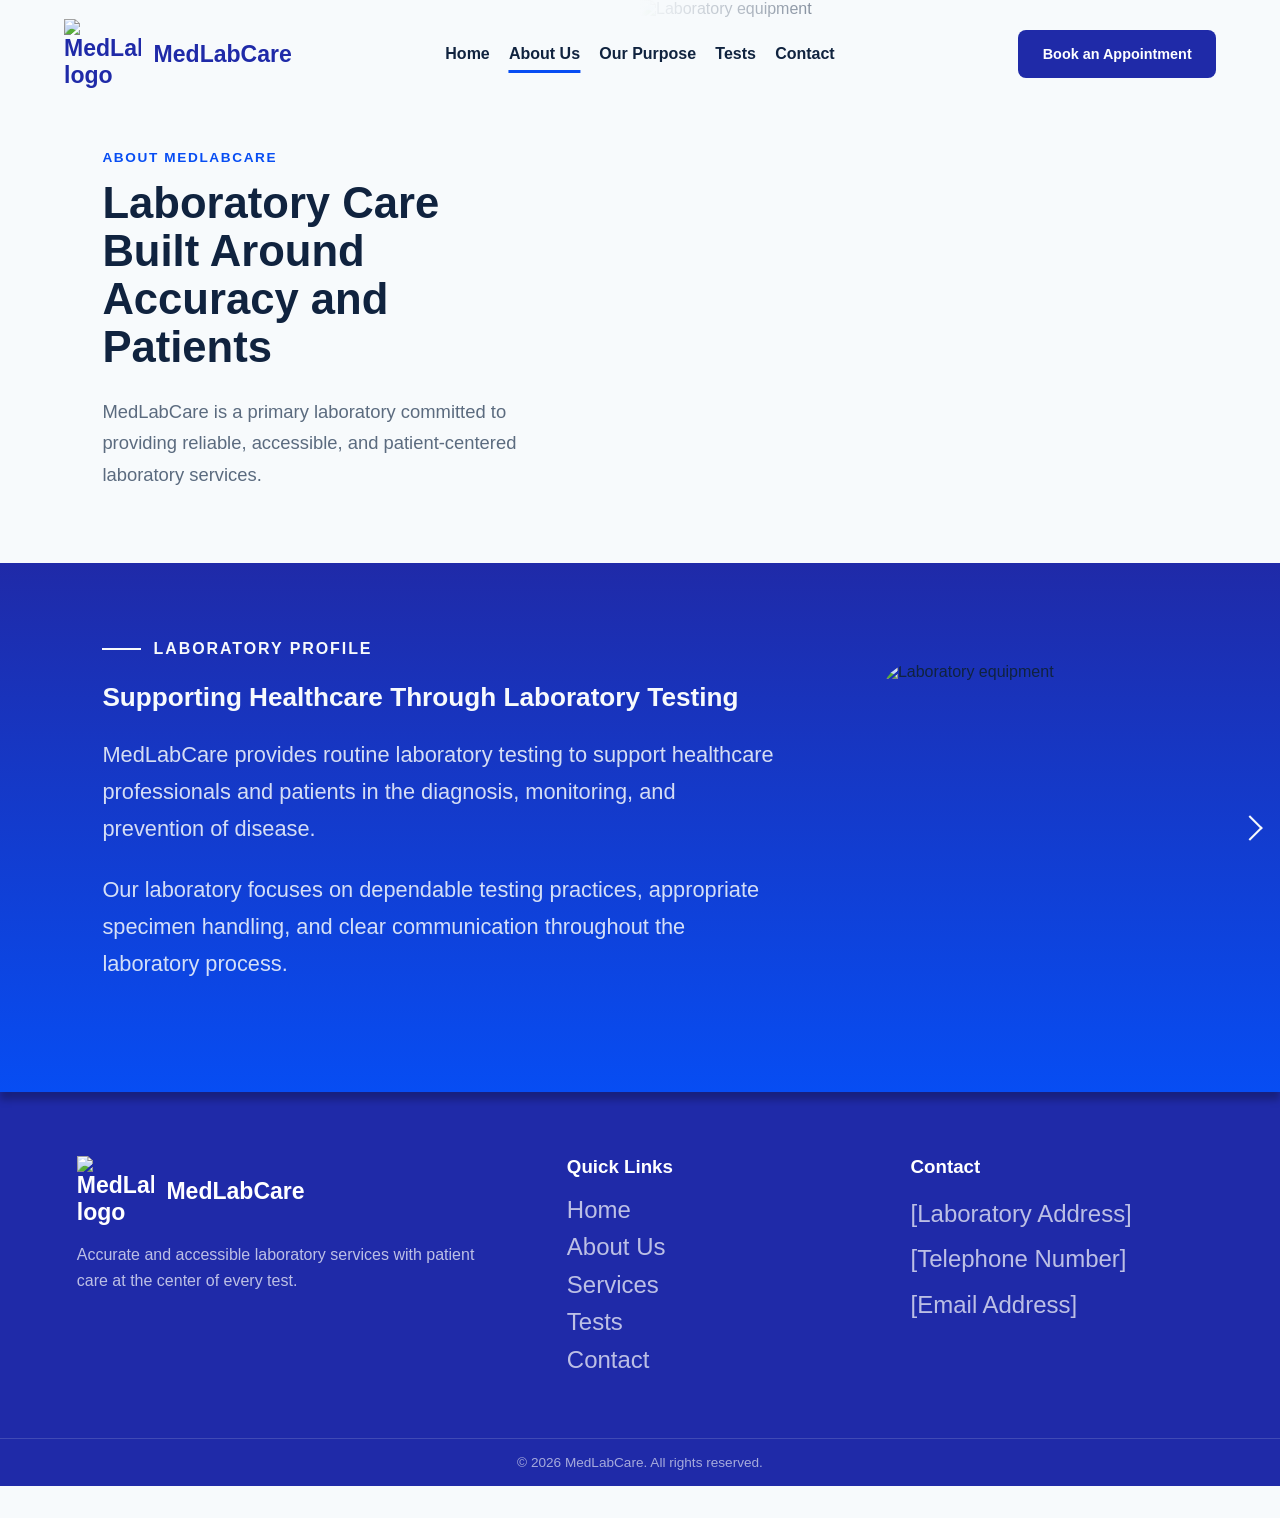
==== commit a5ceb4fa: "About Us Carousel" ====
--- a/about.html
+++ b/about.html
@@ -69,112 +69,123 @@
   </section>
 
 
-<section class="laboratory-profile">
-  <div class="profile-content">
-    <div class="profile-text">
-      <h2 class="section-label-2">LABORATORY PROFILE</h2>
-
-      <h2 class="basic-title-h2">Supporting Healthcare Through Laboratory Testing</h2>
-
-      <p class="basic-text">
-        MedLabCare provides routine laboratory testing to support
-        healthcare professionals and patients in the diagnosis,
-        monitoring, and prevention of disease.
-      </p>
-
-      <p class="basic-text">
-        Our laboratory focuses on dependable testing practices,
-        appropriate specimen handling, and clear communication
-        throughout the laboratory process.
-      </p>
-    </div>
-
-    <div class="profile-image">
-      <img
-        src="Assets/Images/Laboratory-equipment.png"
-        alt="Laboratory equipment"
-      >
-    </div>
-
+
+
+  <div class="carousel">
+
+    <div class="carousel-track">
+      <section id="slide-1" class="carousel-slide laboratory-profile">
+        <div class="profile-content">
+          <div class="profile-text">
+            <h2 class="section-label-2">LABORATORY PROFILE</h2>
+
+            <h2 class="basic-title-h2">Supporting Healthcare Through Laboratory Testing</h2>
+
+            <p class="basic-text">
+              MedLabCare provides routine laboratory testing to support
+              healthcare professionals and patients in the diagnosis,
+              monitoring, and prevention of disease.
+            </p>
+
+            <p class="basic-text">
+              Our laboratory focuses on dependable testing practices,
+              appropriate specimen handling, and clear communication
+              throughout the laboratory process.
+            </p>
+          </div>
+
+          <div class="profile-image">
+            <img
+              src="Assets/Images/Laboratory-equipment.png"
+              alt="Laboratory equipment"
+            >
+          </div>
+        </div>
+
+        <div class="carousel-nav">
+            <a href="#slide-2" class="carousel-next" aria-label="Next slide"></a>
+        </div>
+      </section>
+
+      <section id="slide-2" class="carousel-slide mission-vision">
+        <div class="section-title-1">
+          <h2 class="section-label">OUR PURPOSE</h2>
+        </div>
+
+        <div class="mission-vision-content">
+          <article class="purpose-item">
+            <h2 class="basic-title-h2">Mission</h2>
+
+            <p class="basic-text">
+              To provide quality services and accurate diagnostic laboratory services through efficient and 
+              standardized procedures, advanced laboratory equipment, and 
+              highly competent medical laboratory professionals.
+            </p>
+          </article>
+
+          <article class="purpose-item">
+            <h2 class="basic-title-h2">Vision</h2>
+
+            <p class="basic-text">
+              To become the leading diagnostic laboratory in the region by 2035, setting the benchmark for 
+              excellence in diagnostic services and medical laboratory science. Through ethical practices, 
+              continuous innovation, and accessible healthcare services, we aspire to improve community health
+              and contribute to the population's well-being. 
+            </p>
+          </article>
+        </div>
+
+        <div class="carousel-nav">
+            <a href="#slide-1" class="carousel-prev" aria-label="Previous slide"></a>
+            <a href="#slide-3" class="carousel-next" aria-label="Next slide"></a>
+        </div>
+      </section>
+
+      <section id="slide-3" class="carousel-slide about-values">
+        <div class="section-title-2">
+          <h2 class="about-values-label">WHAT WE STAND FOR</h2>
+        </div>
+
+        <div class="about-values-list">
+          <article class="about-value">
+            <h3 class="basic-title-h3">Accuracy</h3>
+            <p class="basic-text">
+              We emphasize careful laboratory procedures and reliable
+              test results.
+            </p>
+          </article>
+
+          <article class="about-value">
+            <h3 class="basic-title-h3">Integrity</h3>
+            <p class="basic-text">
+              We approach laboratory practice with professionalism,
+              responsibility, and respect.
+            </p>
+          </article>
+
+          <article class="about-value">
+            <h3 class="basic-title-h3">Patient Care</h3>
+            <p class="basic-text">
+              We recognize that every laboratory test is connected to
+              an individual's healthcare needs.
+            </p>
+          </article>
+
+          <article class="about-value">
+            <h3 class="basic-title-h3">Accessibility</h3>
+            <p class="basic-text">
+              We aim to make routine laboratory services understandable
+              and accessible to the patients we serve.
+            </p>
+          </article>
+        </div>
+
+        <div class="carousel-nav">
+            <a href="#slide-2" class="carousel-prev" aria-label="Previous slide"></a>
+        </div>
+      </section>
+    </div>
   </div>
-
-</section>
-  <section id="mission-vision" class="mission-vision">
-    <div class="section-title-1">
-      <h2 class="section-label">OUR PURPOSE</h2>
-    </div>
-
-    <div class="mission-vision-content">
-      <article class="purpose-item">
-        <h2 class="basic-title-h2">Mission</h2>
-
-        <p class="basic-text">
-	        To provide quality services and accurate diagnostic laboratory services through efficient and 
-          standardized procedures, advanced laboratory equipment, and 
-          highly competent medical laboratory professionals.
-        </p>
-      </article>
-
-      <article class="purpose-item">
-        <h2 class="basic-title-h2">Vision</h2>
-
-        <p class="basic-text">
-          To become the leading diagnostic laboratory in the region by 2035, setting the benchmark for 
-          excellence in diagnostic services and medical laboratory science. Through ethical practices, 
-          continuous innovation, and accessible healthcare services, we aspire to improve community health
-          and contribute to the population's well-being. 
-        </p>
-      </article>
-
-    </div>
-
-  </section>
-
-
-  <section class="about-values">
-
-    <div class="section-title-2">
-      <h2 class="section-label-2">WHAT WE STAND FOR</h2>
-    </div>
-
-    <div class="about-values-list">
-
-      <article class="about-value">
-        <h3>Accuracy</h3>
-        <p>
-          We emphasize careful laboratory procedures and reliable
-          test results.
-        </p>
-      </article>
-
-      <article class="about-value">
-        <h3>Integrity</h3>
-        <p>
-          We approach laboratory practice with professionalism,
-          responsibility, and respect.
-        </p>
-      </article>
-
-      <article class="about-value">
-        <h3>Patient Care</h3>
-        <p>
-          We recognize that every laboratory test is connected to
-          an individual's healthcare needs.
-        </p>
-      </article>
-
-      <article class="about-value">
-        <h3>Accessibility</h3>
-        <p>
-          We aim to make routine laboratory services understandable
-          and accessible to the patients we serve.
-        </p>
-      </article>
-
-    </div>
-
-  </section>
-
 </main>
 
 <footer class="site-footer">
--- a/CSS/about.css
+++ b/CSS/about.css
@@ -212,29 +212,38 @@
 
     .profile-content {
         display: grid;
-        grid-template-columns: repeat(2, minmax(0, 1fr));
-        align-items: center;
-        position: relative;
-
-        grid-template-areas: "main sidebar"; 
+        grid-template-columns: 1fr 1fr;
+        align-items: stretch;
+        grid-auto-flow: dense;
+
+        width: 100%;
+        height: 100%;
+
         padding: 0;
     }
 
     .profile-image {
         position: relative;
+
+        width: 100%;
         height: 100%;
-        order: 1;
-        overflow: hidden;  
-        margin-left: -16vw;
-        border-radius: 0;  
+
+        margin: 0;
+        border-radius: 0;
+        overflow: hidden;
+        grid-column: 1;
     }
 
     .profile-text {
-        margin: clamp(0.75rem, 2vw, 2rem)
-                clamp(0.75rem, 2vw, 2rem)
-                clamp(0.75rem, 2vw, 2rem)
-                -16vw;
-        order: 2; 
+        margin: 0;
+        padding:clamp(1.5rem, 5vw, 3rem)
+                clamp(1.5rem, 5vw, 3rem)
+                clamp(1.5rem, 5vw, 3rem)
+                0;
+        display: flex;
+        flex-direction: column;
+        justify-content: center;
+        grid-column: 2;       
     }
 
     .profile-image img {
@@ -266,6 +275,10 @@
                 Purpose Section
    ============================================
 */
+.mission-vision {
+    background-image: linear-gradient(to bottom, var(--color-primary), var(--color-secondary));
+}
+
 
 .mission-vision .section-title-1 {
     display: flex;
@@ -275,14 +288,20 @@
             clamp(1rem, 1.25vw, 4rem); 
 }
 
-.mission-vision .section-title-1 h2{
-    color: var(--color-text)
+.purpose-item {
+    padding: clamp(0.85rem, 1.25vw, 2rem)
+             clamp(0.85rem, 1.25vw, 2rem);
+
+    border: 2px solid var(--color-border);
+    border-radius: 0.75rem;
+
+    background-color: var(--color-background);    
 }
 
 .mission-vision-content {
     display: grid;
     grid-template-columns: minmax(0, 1fr) minmax(0, 1fr);
-    align-items: start; 
+    align-items: stretch;
 
     padding:0
             clamp(1.25rem, 4vw, 4rem);
@@ -301,8 +320,181 @@
         align-items: start; 
 
         padding:0
-                clamp(1.25rem, 4vw, 4rem);
+                clamp(2rem, 4vw, 4rem)
+                clamp(1.25rem, 4vw, 4rem)
+                clamp(2rem, 4vw, 4rem);
 
         gap: clamp(1rem, 2vw, 2rem);
     }
+}
+
+/* ============================================
+                Values Section
+   ============================================
+*/
+.about-values {
+    background-image: linear-gradient(to bottom, var(--color-primary), var(--color-secondary));
+}
+
+.about-values-label {
+    position: relative;
+    color: var(--color-text-inverted);
+
+    padding-left: clamp(2.5rem, calc(3vw + 4.9rem), 16rem);
+    font-size: clamp(0.75rem, calc(1.2vh + 1.2vw), 2rem);
+}
+
+.about-values-label::after {
+    content: "";
+
+    position: absolute;
+    bottom: 50%;
+    left: clamp(2.5rem, calc(3vw), 12rem);
+
+    width: 3rem;
+    height: 0.1em;
+
+    background-color: var(--color-text-inverted);
+}
+
+.about-values-list {
+    display: grid;
+    grid-template-columns: repeat(2, minmax(0, 1fr));
+
+    padding: 0
+            clamp(2rem, 2vw, 4rem)
+            clamp(2rem, 2vw, 4rem)
+            clamp(2rem, 2vw, 4rem);  
+
+    gap: clamp(1rem, 2vw, 2rem);
+}
+    
+.about-value {
+    position: relative;
+    padding: clamp(0.85rem, 1.25vw, 2rem)
+             clamp(0.85rem, 1.25vw, 2rem);
+
+    border: 2px solid var(--color-border);
+    border-radius: 0.75rem;
+
+    background-color: var(--color-surface);
+}
+
+.about-value::after {
+    content: "";
+
+    position: absolute;
+
+    height: 100%;
+    width: 100%;
+    bottom: 0;
+    left: 0;
+    z-index: 1;
+
+    box-shadow: 4px 4px 5px rgba(0, 0, 0, 0.25);
+
+    pointer-events: none;  
+
+    border-radius: 0.75rem;
+}
+
+
+/* ============================================
+                    Carousel 
+   ============================================
+*/
+.carousel {
+    position: relative;
+    overflow: hidden;
+    padding: 0;
+}
+
+.carousel-track {
+    display: flex;
+    overflow-x: auto;
+    scroll-snap-type: x mandatory;
+    scroll-behavior: smooth;
+    scrollbar-width: none; 
+}
+
+.carousel-track::-webkit-scrollbar {
+    display: none; 
+}
+
+.carousel-slide {
+    position: relative;
+    overflow: hidden;
+
+    flex: 0 0 100%;
+    width: 100vw;
+
+    scroll-snap-align: start;
+    align-items: center;
+    justify-content: center;
+}
+
+.carousel-nav {
+    position: absolute;
+    inset: 0;
+
+    display: flex;
+    align-items: center;
+    justify-content: space-between;
+    
+    pointer-events: none;
+    
+    padding: 0 0.5rem;
+}
+
+@media screen and (max-width: 767px) {
+.carousel-nav {
+    position: absolute;
+    inset: 0;
+
+    display: flex;
+    align-items: center;
+    justify-content: space-between;
+    
+    pointer-events: none;
+    padding: 0 clamp(-0.75rem, calc(1vh + 1vw) , -1.25rem);
+}
+
+}
+
+
+.carousel-nav a {
+    pointer-events: auto;
+
+    width: clamp(2rem, calc(2vh + 2vw), 3rem);
+    height: clamp(2rem, calc(2vh + 2vw), 3rem);
+
+    display: flex;
+    align-items: center;
+    justify-content: center;
+}
+
+.carousel-nav a::after {
+    content: "";
+
+    width: clamp(0.5rem, calc(0.75vh + 0.75vw), 1rem);
+    height: clamp(0.5rem, calc(0.75vh + 0.75vw) , 1rem);
+
+    border-top: 2px solid var(--color-text-inverted);
+    border-right: 2px solid var(--color-text-inverted);
+}
+
+.carousel-prev::after {
+    transform: rotate(-135deg);
+}
+
+.carousel-next::after {
+    transform: rotate(45deg);
+}
+
+.carousel-prev {
+    margin-right: auto;
+}
+
+.carousel-next {
+    margin-left: auto;
 }
